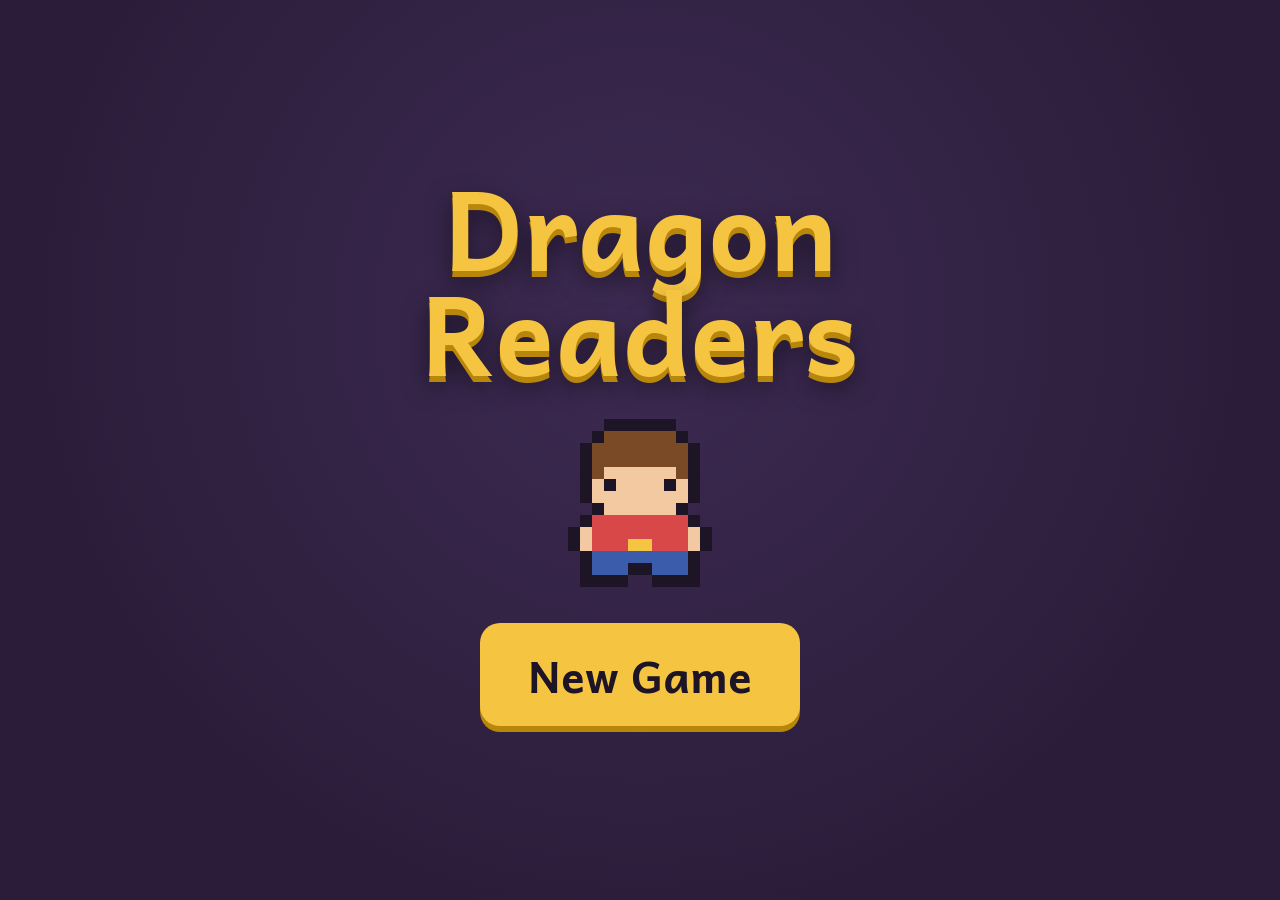
==== index.html @ ba909227 "Step 4: Dragon Book and 2-to-3 word choice difficulty Co-Authored-By: Claude Opus 5.5 <noreply@anthr" ====
<!doctype html>
<html lang="en">
<head>
  <meta charset="utf-8">
  <meta name="viewport" content="width=device-width, initial-scale=1, maximum-scale=1, user-scalable=no, viewport-fit=cover">
  <meta name="apple-mobile-web-app-capable" content="yes">
  <meta name="mobile-web-app-capable" content="yes">
  <meta name="apple-mobile-web-app-status-bar-style" content="black-translucent">
  <meta name="apple-mobile-web-app-title" content="Dragon Readers">
  <meta name="theme-color" content="#2b1d3a">
  <title>Dragon Readers</title>
  <link rel="icon" href="data:,">
  <link rel="preconnect" href="https://fonts.googleapis.com">
  <link rel="preconnect" href="https://fonts.gstatic.com" crossorigin>
  <!-- Andika is designed for beginning readers (simple a and g shapes). -->
  <link href="https://fonts.googleapis.com/css2?family=Andika:wght@400;700&display=swap" rel="stylesheet">
  <link rel="stylesheet" href="css/style.css">
</head>
<body>
  <div id="app">
    <!-- Title screen -->
    <section id="title-screen" class="screen">
      <h1 class="logo">Dragon<br>Readers</h1>
      <div class="title-dragon" aria-hidden="true"></div>
      <div class="title-buttons">
        <button id="btn-continue" class="big-btn" hidden>Play</button>
        <button id="btn-new" class="big-btn">New Game</button>
      </div>
    </section>

    <!-- Name entry -->
    <section id="name-screen" class="screen" hidden>
      <h2 class="prompt">What is your name?</h2>
      <div id="name-slots" class="name-slots"></div>
      <div id="letter-grid" class="letter-grid"></div>
      <div class="name-actions">
        <button id="btn-back" class="big-btn small">&#9003; Back</button>
        <button id="btn-done" class="big-btn small" disabled>Done &#10003;</button>
      </div>
    </section>

    <!-- World -->
    <section id="world-screen" class="screen" hidden>
      <div class="console">
        <div class="pad-area left">
          <div class="dpad" id="dpad">
            <button class="dpad-btn up" data-dir="up" aria-label="Up"></button>
            <button class="dpad-btn left" data-dir="left" aria-label="Left"></button>
            <div class="dpad-center"></div>
            <button class="dpad-btn right" data-dir="right" aria-label="Right"></button>
            <button class="dpad-btn down" data-dir="down" aria-label="Down"></button>
          </div>
        </div>
        <div class="screen-frame">
          <canvas id="game" width="160" height="144"></canvas>
          <div id="dialogue" class="dialogue" hidden>
            <p id="dialogue-text"></p>
            <button id="dialogue-speak" class="speak-btn" aria-label="Hear it">&#128264;</button>
            <span class="dialogue-next" aria-hidden="true">&#9660;</span>
          </div>
        </div>
        <div class="pad-area right">
          <div class="right-buttons">
            <button id="btn-a" class="ab-btn" aria-label="A">A</button>
            <button id="btn-book" class="book-btn" aria-label="Dragon Book">&#128214;</button>
          </div>
        </div>
      </div>

      <!-- Dragon Book: every dragon he has caught -->
      <div id="book" class="book" hidden>
        <div class="book-head">
          <h2>Dragon Book <span id="book-count" class="book-count"></span></h2>
          <button id="book-close" class="close-btn" aria-label="Close">&#10005;</button>
        </div>
        <div id="book-grid" class="book-grid"></div>
        <div id="book-detail" class="book-detail" hidden>
          <div class="detail-card">
            <canvas id="detail-canvas" width="64" height="64"></canvas>
            <p id="detail-name" class="detail-name"></p>
            <p id="detail-type" class="detail-type"></p>
            <div class="detail-word-row">
              <p id="detail-word" class="detail-word"></p>
              <button id="detail-speak" class="speak-btn big" aria-label="Hear it">&#128264;</button>
            </div>
            <button id="detail-close" class="big-btn small">OK</button>
          </div>
        </div>
      </div>

      <!-- Capture: read the word that matches the dragon -->
      <div id="capture" class="capture" hidden>
        <div class="capture-stage">
          <canvas id="capture-canvas" width="128" height="96"></canvas>
          <button id="capture-run" class="run-btn" aria-label="Run away">&#127939; Run</button>
        </div>
        <div id="capture-words" class="capture-words"></div>
        <div id="capture-result" class="capture-result" hidden>
          <div class="result-card">
            <canvas id="result-canvas" width="64" height="64"></canvas>
            <p id="result-text" class="result-text"></p>
            <p id="result-type" class="result-type"></p>
            <button id="result-ok" class="big-btn">OK</button>
          </div>
        </div>
      </div>
    </section>
  </div>

  <script type="module" src="js/main.js"></script>
</body>
</html>
---- css/style.css ----
:root {
  --bg: #2b1d3a;
  --bg-2: #3d2a52;
  --shell: #5b3f7a;
  --shell-dark: #3a2752;
  --gold: #f5c542;
  --gold-dark: #b8860b;
  --ink: #1d1426;
  --paper: #fdf6e3;
  --red: #d94848;
  --green: #4caf50;
  --font: "Andika", "Comic Sans MS", system-ui, sans-serif;
}

* { box-sizing: border-box; }

html, body {
  margin: 0;
  height: 100%;
  background: var(--bg);
  color: var(--paper);
  font-family: var(--font);
  overflow: hidden;
  touch-action: none;
  -webkit-user-select: none;
  user-select: none;
  -webkit-touch-callout: none;
  -webkit-tap-highlight-color: transparent;
}

#app {
  position: fixed;
  inset: 0;
  padding: env(safe-area-inset-top) env(safe-area-inset-right) env(safe-area-inset-bottom) env(safe-area-inset-left);
}

.screen {
  position: absolute;
  inset: 0;
  display: flex;
  flex-direction: column;
  align-items: center;
  justify-content: center;
  gap: 24px;
  padding: 16px;
}
.screen[hidden] { display: none; }

button {
  font-family: inherit;
  color: inherit;
  border: none;
  cursor: pointer;
  touch-action: manipulation;
}

.big-btn {
  font-size: clamp(28px, 5vw, 44px);
  font-weight: 700;
  padding: 16px 48px;
  border-radius: 20px;
  background: var(--gold);
  color: var(--ink);
  box-shadow: 0 6px 0 var(--gold-dark);
  min-width: 260px;
}
.big-btn:active { transform: translateY(4px); box-shadow: 0 2px 0 var(--gold-dark); }
.big-btn:disabled { opacity: 0.4; }
.big-btn.small { font-size: clamp(22px, 4vw, 32px); padding: 12px 28px; min-width: 0; }

/* ---------- Title ---------- */
#title-screen {
  background: radial-gradient(circle at 50% 35%, var(--bg-2), var(--bg) 70%);
}
.logo {
  margin: 0;
  font-size: clamp(56px, 11vw, 110px);
  line-height: 0.95;
  text-align: center;
  color: var(--gold);
  text-shadow: 0 6px 0 var(--gold-dark), 0 10px 24px rgba(0,0,0,0.5);
}
.title-dragon {
  width: 192px;
  height: 192px;
  image-rendering: pixelated;
  background-size: contain;
  background-repeat: no-repeat;
  animation: bob 1.6s ease-in-out infinite;
}
@keyframes bob { 50% { transform: translateY(-10px); } }
.title-buttons { display: flex; flex-direction: column; gap: 20px; align-items: center; }

/* ---------- Name entry ---------- */
.prompt { margin: 0; font-size: clamp(30px, 5vw, 48px); }
.name-slots { display: flex; gap: 8px; min-height: 80px; }
.name-slot {
  width: clamp(44px, 8vw, 64px);
  height: clamp(60px, 10vw, 80px);
  border-bottom: 6px solid var(--gold);
  font-size: clamp(40px, 7vw, 60px);
  font-weight: 700;
  display: flex;
  align-items: flex-end;
  justify-content: center;
}
.letter-grid {
  display: grid;
  grid-template-columns: repeat(7, 1fr);
  gap: 10px;
  width: min(100%, 640px);
}
.letter {
  aspect-ratio: 1;
  font-size: clamp(28px, 5vw, 44px);
  font-weight: 700;
  border-radius: 14px;
  background: var(--paper);
  color: var(--ink);
  box-shadow: 0 5px 0 #c9bfa3;
}
.letter:active { transform: translateY(3px); box-shadow: 0 2px 0 #c9bfa3; }
.name-actions { display: flex; gap: 20px; }

/* ---------- World ---------- */
#world-screen { padding: 0; }
.console {
  width: 100%;
  height: 100%;
  display: grid;
  background: var(--shell);
  /* Landscape (default): pad | screen | button */
  grid-template-columns: 1fr auto 1fr;
  grid-template-rows: 1fr;
  align-items: center;
  justify-items: center;
}
.screen-frame {
  position: relative;
  background: var(--ink);
  padding: 12px;
  border-radius: 16px 16px 48px 16px;
  box-shadow: inset 0 0 0 4px var(--shell-dark);
}
#game {
  display: block;
  image-rendering: pixelated;
  image-rendering: crisp-edges;
  background: #000;
}
.pad-area { display: flex; align-items: center; justify-content: center; }

/* D-pad */
.dpad {
  display: grid;
  grid-template-columns: repeat(3, 72px);
  grid-template-rows: repeat(3, 72px);
}
.dpad-btn, .dpad-center { background: var(--ink); }
.dpad-btn.up { grid-area: 1 / 2; border-radius: 12px 12px 0 0; }
.dpad-btn.left { grid-area: 2 / 1; border-radius: 12px 0 0 12px; }
.dpad-center { grid-area: 2 / 2; }
.dpad-btn.right { grid-area: 2 / 3; border-radius: 0 12px 12px 0; }
.dpad-btn.down { grid-area: 3 / 2; border-radius: 0 0 12px 12px; }
.dpad-btn.pressed { background: #000; }
.dpad-btn::after {
  content: "";
  display: block;
  margin: auto;
  width: 0; height: 0;
  border: 12px solid transparent;
}
.dpad-btn.up::after { border-bottom-color: #6d5a80; margin-top: 10px; }
.dpad-btn.down::after { border-top-color: #6d5a80; margin-top: 34px; }
.dpad-btn.left::after { border-right-color: #6d5a80; margin-left: 10px; }
.dpad-btn.right::after { border-left-color: #6d5a80; margin-left: 38px; }

.ab-btn {
  width: 110px;
  height: 110px;
  border-radius: 50%;
  background: var(--red);
  box-shadow: 0 6px 0 #8e2a2a;
  font-size: 40px;
  font-weight: 700;
  color: #fff;
}
.ab-btn.pressed, .ab-btn:active { transform: translateY(4px); box-shadow: 0 2px 0 #8e2a2a; }

/* Dialogue box: big HTML text over the pixel screen so words are crisp and readable */
.dialogue {
  position: absolute;
  left: 12px; right: 12px; bottom: 12px;
  min-height: 34%;
  background: var(--paper);
  color: var(--ink);
  border: 6px double var(--ink);
  border-radius: 8px;
  padding: 12px 64px 12px 20px;
  display: flex;
  align-items: center;
}
.dialogue[hidden] { display: none; }
.dialogue p {
  margin: 0;
  font-size: clamp(26px, 4.2vw, 44px);
  font-weight: 700;
  line-height: 1.2;
}
.speak-btn {
  position: absolute;
  top: 8px; right: 8px;
  width: 48px; height: 48px;
  border-radius: 50%;
  background: var(--gold);
  font-size: 24px;
}
.dialogue-next {
  position: absolute;
  bottom: 6px; right: 20px;
  font-size: 18px;
  animation: blink 0.8s steps(2) infinite;
}
@keyframes blink { 50% { opacity: 0; } }

/* Portrait: screen on top, controls underneath */
@media (orientation: portrait) {
  .console {
    grid-template-columns: 1fr 1fr;
    grid-template-rows: auto 1fr;
    align-items: center;
  }
  .screen-frame { grid-column: 1 / 3; grid-row: 1; margin-top: 24px; }
  .pad-area.left { grid-column: 1; grid-row: 2; }
  .pad-area.right { grid-column: 2; grid-row: 2; }
}

/* ---------- Capture ---------- */
.capture {
  position: absolute;
  inset: 0;
  background: var(--bg);
  display: flex;
  flex-direction: column;
  align-items: center;
  justify-content: center;
  gap: clamp(16px, 3vh, 32px);
  padding: 16px;
}
.capture[hidden] { display: none; }
.capture-stage { position: relative; }
#capture-canvas {
  display: block;
  width: min(94vw, calc(60vh * 4 / 3));
  aspect-ratio: 4 / 3;
  image-rendering: pixelated;
  image-rendering: crisp-edges;
  border: 8px solid var(--ink);
  border-radius: 12px;
}
.run-btn {
  position: absolute;
  top: 16px;
  right: 16px;
  font-size: 20px;
  font-weight: 700;
  padding: 8px 14px;
  border-radius: 12px;
  background: rgba(29, 20, 38, 0.75);
  color: var(--paper);
}
.capture-words {
  display: flex;
  gap: clamp(16px, 4vw, 48px);
  visibility: hidden;
}
.capture-words.shown { visibility: visible; }
.word-btn {
  /* Lowercase words in a big, clear font: what beginning readers see in books. */
  font-size: clamp(56px, 10vw, 110px);
  font-weight: 700;
  line-height: 1;
  min-width: clamp(160px, 26vw, 300px);
  padding: 18px 32px 26px;
  border-radius: 24px;
  background: var(--paper);
  color: var(--ink);
  box-shadow: 0 8px 0 #c9bfa3;
  transition: opacity 0.3s, transform 0.3s, background 0.2s;
}
.word-btn:active { transform: translateY(4px); box-shadow: 0 4px 0 #c9bfa3; }
.word-btn.wrong { opacity: 0.2; transform: scale(0.85); }
.word-btn.right { background: var(--green); color: #fff; box-shadow: 0 8px 0 #2e7d32; }
.word-btn.hint { animation: pulse 0.9s ease-in-out infinite; }
@keyframes pulse {
  50% { transform: scale(1.08); box-shadow: 0 8px 0 #c9bfa3, 0 0 0 10px var(--gold); }
}
.capture-result {
  position: absolute;
  inset: 0;
  display: flex;
  align-items: center;
  justify-content: center;
  background: rgba(29, 20, 38, 0.6);
}
.capture-result[hidden] { display: none; }
.result-card {
  background: var(--paper);
  color: var(--ink);
  border-radius: 24px;
  padding: 24px 40px 32px;
  display: flex;
  flex-direction: column;
  align-items: center;
  gap: 8px;
  animation: pop 0.35s ease-out;
}
@keyframes pop { from { transform: scale(0.6); opacity: 0; } }
#result-canvas { width: 192px; height: 192px; image-rendering: pixelated; }
.result-text { margin: 0; font-size: clamp(40px, 6vw, 64px); font-weight: 700; }
.result-type { margin: 0 0 12px; font-size: clamp(22px, 3vw, 30px); color: #6d5a80; }

/* ---------- Right-side buttons ---------- */
.right-buttons { display: flex; flex-direction: column; align-items: center; gap: 28px; }
.book-btn {
  width: 72px;
  height: 72px;
  border-radius: 18px;
  background: var(--gold);
  box-shadow: 0 5px 0 var(--gold-dark);
  font-size: 36px;
}
.book-btn:active { transform: translateY(3px); box-shadow: 0 2px 0 var(--gold-dark); }

/* Three word choices: a little smaller so they fit side by side */
.capture-words { flex-wrap: wrap; justify-content: center; }
.capture-words.three { gap: clamp(12px, 2.5vw, 28px); }
.capture-words.three .word-btn {
  font-size: clamp(44px, 7vw, 90px);
  min-width: clamp(130px, 22vw, 260px);
  padding: 16px 22px 22px;
}

/* ---------- Dragon Book ---------- */
.book {
  position: absolute;
  inset: 0;
  background: var(--bg);
  display: flex;
  flex-direction: column;
  padding: 16px clamp(16px, 3vw, 40px);
  gap: 12px;
}
.book[hidden] { display: none; }
.book-head { display: flex; align-items: center; justify-content: space-between; }
.book-head h2 { margin: 0; font-size: clamp(30px, 5vw, 48px); color: var(--gold); }
.book-count { font-size: 0.6em; color: var(--paper); margin-left: 12px; }
.close-btn {
  width: 60px; height: 60px;
  border-radius: 50%;
  background: var(--paper);
  color: var(--ink);
  font-size: 28px;
  font-weight: 700;
}
.book-grid {
  flex: 1;
  display: grid;
  grid-template-columns: repeat(7, 1fr);
  gap: clamp(8px, 1.5vw, 16px);
  align-content: center;
  overflow-y: auto;
}
.book-cell {
  background: var(--paper);
  color: var(--ink);
  border-radius: 16px;
  padding: 8px 4px;
  display: flex;
  flex-direction: column;
  align-items: center;
  gap: 4px;
  box-shadow: 0 5px 0 #c9bfa3;
}
.book-cell.unknown { background: #4a3a5c; color: var(--paper); box-shadow: none; }
.book-cell canvas { width: 100%; max-width: 110px; aspect-ratio: 1; image-rendering: pixelated; }
.book-cell span { font-size: clamp(16px, 2.2vw, 24px); font-weight: 700; }
.book-detail {
  position: absolute;
  inset: 0;
  display: flex;
  align-items: center;
  justify-content: center;
  background: rgba(29, 20, 38, 0.7);
}
.book-detail[hidden] { display: none; }
.detail-card {
  background: var(--paper);
  color: var(--ink);
  border-radius: 24px;
  padding: 24px 48px 32px;
  display: flex;
  flex-direction: column;
  align-items: center;
  gap: 6px;
  animation: pop 0.3s ease-out;
}
#detail-canvas { width: 224px; height: 224px; image-rendering: pixelated; }
.detail-name { margin: 0; font-size: clamp(40px, 6vw, 60px); font-weight: 700; }
.detail-type { margin: 0; font-size: clamp(20px, 3vw, 28px); color: #6d5a80; }
.detail-word-row { display: flex; align-items: center; gap: 16px; margin: 8px 0 16px; }
.detail-word {
  margin: 0;
  font-size: clamp(64px, 10vw, 110px);
  font-weight: 700;
  line-height: 1;
  padding: 8px 28px 16px;
  border: 4px dashed var(--gold-dark);
  border-radius: 20px;
}
.speak-btn.big { position: static; width: 72px; height: 72px; font-size: 36px; }

@media (orientation: portrait) {
  .book-grid { grid-template-columns: repeat(4, 1fr); }
}
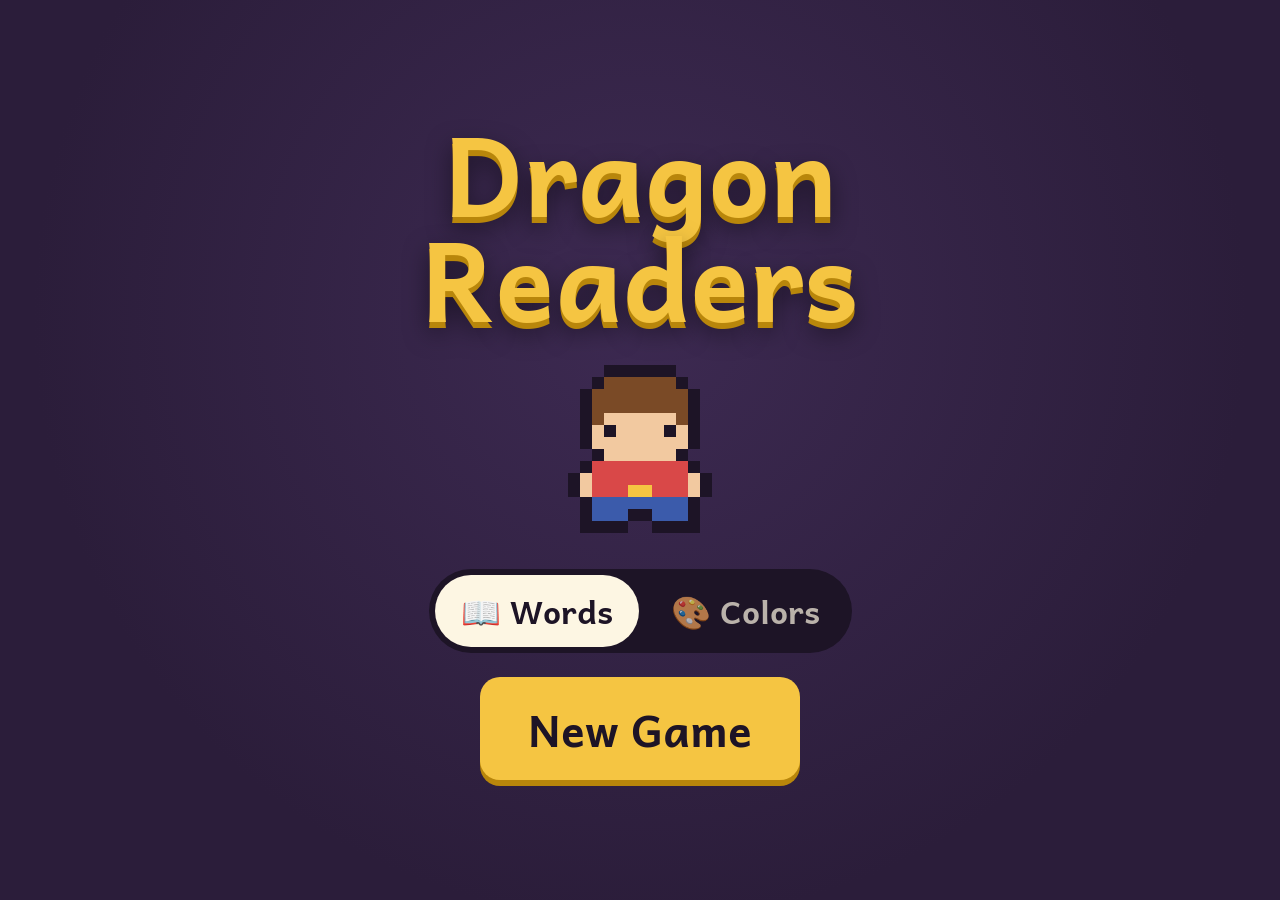
==== commit f5dea142: "Add Colors mode with its own save; caught dragons no longer reappear Co-Authored-By: Claude Opus 5.5" ====
--- a/index.html
+++ b/index.html
@@ -9,7 +9,9 @@
   <meta name="apple-mobile-web-app-title" content="Dragon Readers">
   <meta name="theme-color" content="#2b1d3a">
   <title>Dragon Readers</title>
-  <link rel="icon" href="data:,">
+  <link rel="icon" type="image/png" sizes="32x32" href="icons/favicon-32.png">
+  <link rel="apple-touch-icon" href="icons/icon-192.png">
+  <link rel="manifest" href="manifest.webmanifest">
   <link rel="preconnect" href="https://fonts.googleapis.com">
   <link rel="preconnect" href="https://fonts.gstatic.com" crossorigin>
   <!-- Andika is designed for beginning readers (simple a and g shapes). -->
@@ -22,6 +24,10 @@
     <section id="title-screen" class="screen">
       <h1 class="logo">Dragon<br>Readers</h1>
       <div class="title-dragon" aria-hidden="true"></div>
+      <div class="mode-switch" role="radiogroup" aria-label="Game mode">
+        <button class="mode-btn" data-mode="words" role="radio">&#128214; Words</button>
+        <button class="mode-btn" data-mode="colors" role="radio">&#127912; Colors</button>
+      </div>
       <div class="title-buttons">
         <button id="btn-continue" class="big-btn" hidden>Play</button>
         <button id="btn-new" class="big-btn">New Game</button>
--- a/css/style.css
+++ b/css/style.css
@@ -423,3 +423,22 @@
 @media (orientation: portrait) {
   .book-grid { grid-template-columns: repeat(4, 1fr); }
 }
+
+/* ---------- Mode switch (title) ---------- */
+.mode-switch {
+  display: flex;
+  background: var(--ink);
+  border-radius: 999px;
+  padding: 6px;
+  gap: 6px;
+}
+.mode-btn {
+  font-size: clamp(22px, 3.6vw, 32px);
+  font-weight: 700;
+  padding: 10px 26px;
+  border-radius: 999px;
+  background: transparent;
+  color: var(--paper);
+  opacity: 0.7;
+}
+.mode-btn.selected { background: var(--paper); color: var(--ink); opacity: 1; }
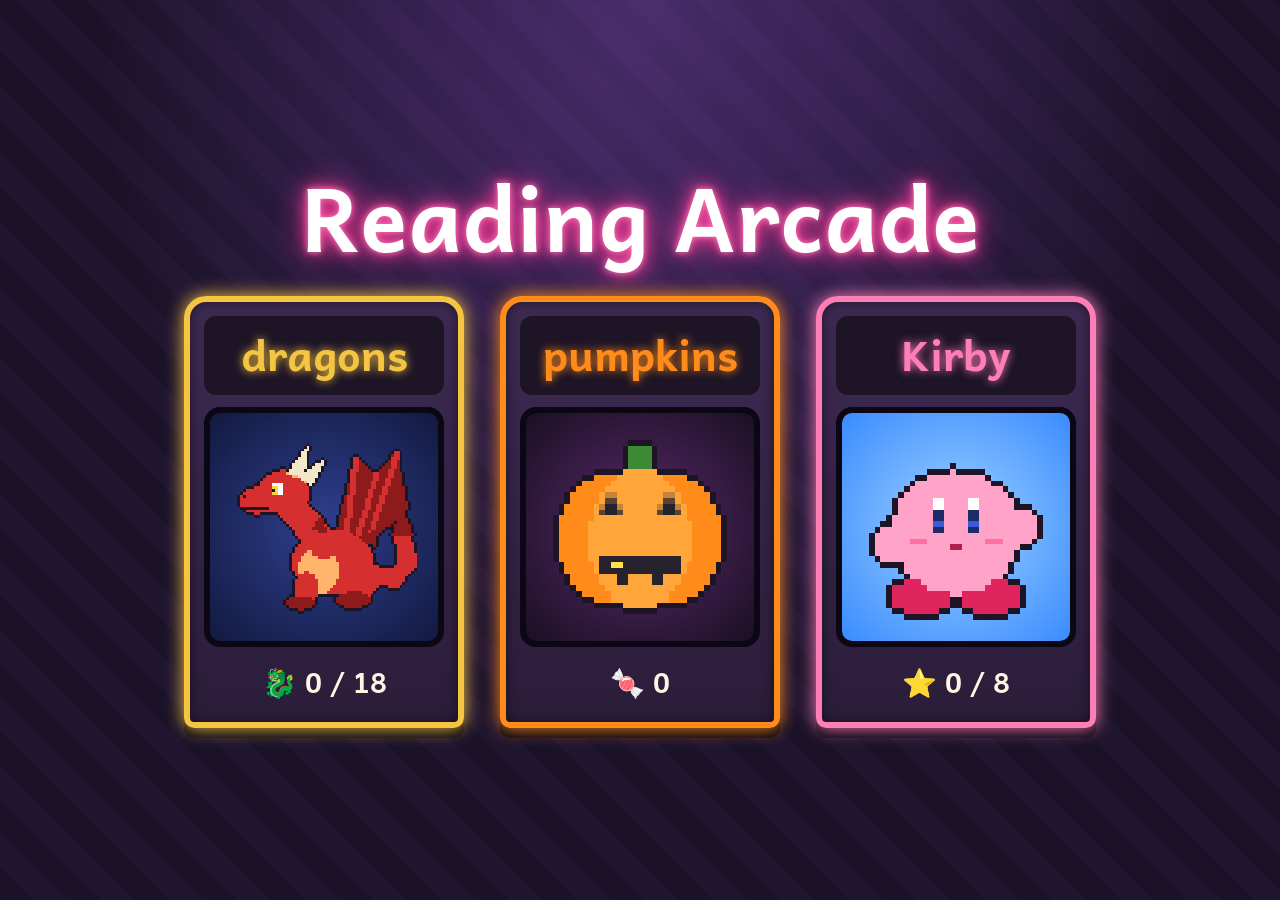
==== commit 04651eae: "Reading Arcade home page; Dragon Readers moves to dragon.html Co-Authored-By: Claude Opus 5.5 <norep" ====
--- a/index.html
+++ b/index.html
@@ -6,113 +6,39 @@
   <meta name="apple-mobile-web-app-capable" content="yes">
   <meta name="mobile-web-app-capable" content="yes">
   <meta name="apple-mobile-web-app-status-bar-style" content="black-translucent">
-  <meta name="apple-mobile-web-app-title" content="Dragon Readers">
-  <meta name="theme-color" content="#2b1d3a">
-  <title>Dragon Readers</title>
+  <meta name="apple-mobile-web-app-title" content="Reading Arcade">
+  <meta name="theme-color" content="#140d1f">
+  <title>Reading Arcade</title>
   <link rel="icon" type="image/png" sizes="32x32" href="icons/favicon-32.png">
   <link rel="apple-touch-icon" href="icons/icon-192.png">
   <link rel="manifest" href="manifest.webmanifest">
   <link rel="preconnect" href="https://fonts.googleapis.com">
   <link rel="preconnect" href="https://fonts.gstatic.com" crossorigin>
-  <!-- Andika is designed for beginning readers (simple a and g shapes). -->
   <link href="https://fonts.googleapis.com/css2?family=Andika:wght@400;700&display=swap" rel="stylesheet">
-  <link rel="stylesheet" href="css/style.css">
+  <link rel="stylesheet" href="css/games.css">
+  <link rel="stylesheet" href="css/arcade.css">
 </head>
 <body>
-  <div id="app">
-    <!-- Title screen -->
-    <section id="title-screen" class="screen">
-      <h1 class="logo">Dragon<br>Readers</h1>
-      <div class="title-dragon" aria-hidden="true"></div>
-      <div class="mode-switch" role="radiogroup" aria-label="Game mode">
-        <button class="mode-btn" data-mode="words" role="radio">&#128214; Words</button>
-        <button class="mode-btn" data-mode="colors" role="radio">&#127912; Colors</button>
-      </div>
-      <div class="title-buttons">
-        <button id="btn-continue" class="big-btn" hidden>Play</button>
-        <button id="btn-new" class="big-btn">New Game</button>
-      </div>
-    </section>
-
-    <!-- Name entry -->
-    <section id="name-screen" class="screen" hidden>
-      <h2 class="prompt">What is your name?</h2>
-      <div id="name-slots" class="name-slots"></div>
-      <div id="letter-grid" class="letter-grid"></div>
-      <div class="name-actions">
-        <button id="btn-back" class="big-btn small">&#9003; Back</button>
-        <button id="btn-done" class="big-btn small" disabled>Done &#10003;</button>
-      </div>
-    </section>
-
-    <!-- World -->
-    <section id="world-screen" class="screen" hidden>
-      <div class="console">
-        <div class="pad-area left">
-          <div class="dpad" id="dpad">
-            <button class="dpad-btn up" data-dir="up" aria-label="Up"></button>
-            <button class="dpad-btn left" data-dir="left" aria-label="Left"></button>
-            <div class="dpad-center"></div>
-            <button class="dpad-btn right" data-dir="right" aria-label="Right"></button>
-            <button class="dpad-btn down" data-dir="down" aria-label="Down"></button>
-          </div>
-        </div>
-        <div class="screen-frame">
-          <canvas id="game" width="160" height="144"></canvas>
-          <div id="dialogue" class="dialogue" hidden>
-            <p id="dialogue-text"></p>
-            <button id="dialogue-speak" class="speak-btn" aria-label="Hear it">&#128264;</button>
-            <span class="dialogue-next" aria-hidden="true">&#9660;</span>
-          </div>
-        </div>
-        <div class="pad-area right">
-          <div class="right-buttons">
-            <button id="btn-a" class="ab-btn" aria-label="A">A</button>
-            <button id="btn-book" class="book-btn" aria-label="Dragon Book">&#128214;</button>
-          </div>
-        </div>
-      </div>
-
-      <!-- Dragon Book: every dragon he has caught -->
-      <div id="book" class="book" hidden>
-        <div class="book-head">
-          <h2>Dragon Book <span id="book-count" class="book-count"></span></h2>
-          <button id="book-close" class="close-btn" aria-label="Close">&#10005;</button>
-        </div>
-        <div id="book-grid" class="book-grid"></div>
-        <div id="book-detail" class="book-detail" hidden>
-          <div class="detail-card">
-            <canvas id="detail-canvas" width="64" height="64"></canvas>
-            <p id="detail-name" class="detail-name"></p>
-            <p id="detail-type" class="detail-type"></p>
-            <div class="detail-word-row">
-              <p id="detail-word" class="detail-word"></p>
-              <button id="detail-speak" class="speak-btn big" aria-label="Hear it">&#128264;</button>
-            </div>
-            <button id="detail-close" class="big-btn small">OK</button>
-          </div>
-        </div>
-      </div>
-
-      <!-- Capture: read the word that matches the dragon -->
-      <div id="capture" class="capture" hidden>
-        <div class="capture-stage">
-          <canvas id="capture-canvas" width="128" height="96"></canvas>
-          <button id="capture-run" class="run-btn" aria-label="Run away">&#127939; Run</button>
-        </div>
-        <div id="capture-words" class="capture-words"></div>
-        <div id="capture-result" class="capture-result" hidden>
-          <div class="result-card">
-            <canvas id="result-canvas" width="64" height="64"></canvas>
-            <p id="result-text" class="result-text"></p>
-            <p id="result-type" class="result-type"></p>
-            <button id="result-ok" class="big-btn">OK</button>
-          </div>
-        </div>
-      </div>
-    </section>
-  </div>
-
-  <script type="module" src="js/main.js"></script>
+  <main class="page arcade">
+    <h1 class="neon">Reading Arcade</h1>
+    <div class="cabinets">
+      <a class="cabinet dragon" href="dragon.html">
+        <div class="marquee">dragons</div>
+        <div class="screen"><canvas id="art-dragon" class="pixel" width="64" height="64"></canvas></div>
+        <div class="progress" id="prog-dragon"></div>
+      </a>
+      <a class="cabinet spooky" href="halloween.html">
+        <div class="marquee">pumpkins</div>
+        <div class="screen"><canvas id="art-spooky" class="pixel" width="32" height="32"></canvas></div>
+        <div class="progress" id="prog-spooky"></div>
+      </a>
+      <a class="cabinet kirby" href="kirby.html">
+        <div class="marquee">Kirby</div>
+        <div class="screen"><canvas id="art-kirby" class="pixel" width="32" height="32"></canvas></div>
+        <div class="progress" id="prog-kirby"></div>
+      </a>
+    </div>
+  </main>
+  <script type="module" src="js/arcade.js"></script>
 </body>
 </html>
--- a/css/games.css
+++ b/css/games.css
@@ -0,0 +1,142 @@
+/* Shared look for the arcade and the newer games (Halloween, Kirby). */
+:root {
+  --bg: #2b1d3a;
+  --ink: #1d1426;
+  --paper: #fdf6e3;
+  --gold: #f5c542;
+  --gold-dark: #b8860b;
+  --green: #4caf50;
+  --red: #d94848;
+  --font: "Andika", "Comic Sans MS", system-ui, sans-serif;
+}
+
+* { box-sizing: border-box; }
+
+html, body {
+  margin: 0;
+  height: 100%;
+  background: var(--bg);
+  color: var(--paper);
+  font-family: var(--font);
+  overflow: hidden;
+  touch-action: manipulation;
+  -webkit-user-select: none;
+  user-select: none;
+  -webkit-touch-callout: none;
+  -webkit-tap-highlight-color: transparent;
+}
+
+button {
+  font-family: inherit;
+  color: inherit;
+  border: none;
+  cursor: pointer;
+  touch-action: manipulation;
+}
+
+canvas.pixel { image-rendering: pixelated; image-rendering: crisp-edges; }
+
+.page {
+  position: fixed;
+  inset: 0;
+  padding: max(12px, env(safe-area-inset-top)) max(16px, env(safe-area-inset-right)) max(12px, env(safe-area-inset-bottom)) max(16px, env(safe-area-inset-left));
+  display: flex;
+  flex-direction: column;
+  align-items: center;
+  justify-content: center;
+  gap: clamp(8px, 2vh, 20px);
+}
+
+.home-btn {
+  position: absolute;
+  top: max(12px, env(safe-area-inset-top));
+  left: max(12px, env(safe-area-inset-left));
+  z-index: 5;
+  width: 56px;
+  height: 56px;
+  border-radius: 16px;
+  background: var(--ink);
+  color: var(--gold);
+  font-size: 34px;
+  line-height: 56px;
+  text-align: center;
+  text-decoration: none;
+  box-shadow: 0 4px 0 #000;
+}
+
+.top-right {
+  position: absolute;
+  top: max(12px, env(safe-area-inset-top));
+  right: max(12px, env(safe-area-inset-right));
+  z-index: 5;
+  display: flex;
+  gap: 10px;
+  align-items: center;
+}
+
+.icon-btn {
+  min-width: 56px;
+  height: 56px;
+  padding: 0 14px;
+  border-radius: 16px;
+  background: var(--gold);
+  color: var(--ink);
+  font-size: 28px;
+  font-weight: 700;
+  box-shadow: 0 4px 0 var(--gold-dark);
+}
+.icon-btn:active { transform: translateY(3px); box-shadow: 0 1px 0 var(--gold-dark); }
+
+.big-btn {
+  font-size: clamp(26px, 4.5vw, 40px);
+  font-weight: 700;
+  padding: 14px 40px;
+  border-radius: 20px;
+  background: var(--gold);
+  color: var(--ink);
+  box-shadow: 0 6px 0 var(--gold-dark);
+}
+.big-btn:active { transform: translateY(4px); box-shadow: 0 2px 0 var(--gold-dark); }
+
+.speak-btn {
+  width: 56px;
+  height: 56px;
+  border-radius: 50%;
+  background: var(--gold);
+  font-size: 26px;
+  box-shadow: 0 4px 0 var(--gold-dark);
+}
+
+/* Full-screen card for wins and collections */
+.overlay {
+  position: absolute;
+  inset: 0;
+  z-index: 10;
+  display: flex;
+  align-items: center;
+  justify-content: center;
+  background: rgba(29, 20, 38, 0.7);
+  padding: 16px;
+}
+.overlay[hidden] { display: none; }
+.card {
+  background: var(--paper);
+  color: var(--ink);
+  border-radius: 24px;
+  padding: 24px 36px 30px;
+  display: flex;
+  flex-direction: column;
+  align-items: center;
+  gap: 8px;
+  max-width: 100%;
+  max-height: 100%;
+  overflow: auto;
+  animation: pop 0.35s ease-out;
+}
+.card h2 { margin: 0; font-size: clamp(32px, 5vw, 52px); }
+.card p { margin: 0; font-size: clamp(20px, 3vw, 28px); color: #6d5a80; }
+
+@keyframes pop { from { transform: scale(0.6); opacity: 0; } }
+@keyframes pulse { 50% { transform: scale(1.08); box-shadow: 0 0 0 10px var(--gold); } }
+@keyframes bob { 50% { transform: translateY(-8px); } }
+@keyframes wiggle { 25% { transform: rotate(-6deg); } 75% { transform: rotate(6deg); } }
--- a/css/arcade.css
+++ b/css/arcade.css
@@ -0,0 +1,81 @@
+/* The arcade hall: neon sign and a glowing cabinet per game. */
+body { background: #140d1f; }
+
+.arcade {
+  background:
+    radial-gradient(ellipse at 50% 0%, rgba(155, 93, 229, 0.35), transparent 60%),
+    repeating-linear-gradient(45deg, #1b1229 0 24px, #20152f 24px 48px);
+  gap: clamp(16px, 4vh, 40px);
+}
+
+.neon {
+  margin: 0;
+  font-size: clamp(44px, 8vw, 88px);
+  line-height: 1;
+  color: #fff;
+  text-align: center;
+  text-shadow: 0 0 6px #ff7eb6, 0 0 16px #ff3b9a, 0 0 32px #ff3b9a;
+  animation: flicker 4s infinite;
+}
+@keyframes flicker { 0%, 92%, 100% { opacity: 1; } 94% { opacity: 0.6; } 96% { opacity: 1; } 98% { opacity: 0.75; } }
+
+.cabinets {
+  display: flex;
+  gap: clamp(14px, 3vw, 36px);
+  justify-content: center;
+  flex-wrap: wrap;
+}
+
+.cabinet {
+  --glow: #f5c542;
+  width: clamp(200px, 27vw, 280px);
+  border-radius: 22px 22px 10px 10px;
+  background: linear-gradient(#3d2a52, #2b1d3a);
+  border: 6px solid var(--glow);
+  box-shadow: 0 0 18px var(--glow), inset 0 0 12px rgba(0, 0, 0, 0.5), 0 10px 0 #0c0714;
+  display: flex;
+  flex-direction: column;
+  align-items: center;
+  gap: 12px;
+  padding: 14px 14px 18px;
+  text-decoration: none;
+  color: var(--paper);
+  transition: transform 0.15s;
+}
+.cabinet:active { transform: translateY(6px) scale(0.98); }
+.cabinet.dragon { --glow: #f5c542; }
+.cabinet.spooky { --glow: #ff8c1a; }
+.cabinet.kirby { --glow: #ff7eb6; }
+
+.marquee {
+  width: 100%;
+  text-align: center;
+  font-size: clamp(30px, 4vw, 42px);
+  font-weight: 700;
+  padding: 4px 0 8px;
+  border-radius: 12px;
+  background: var(--ink);
+  color: var(--glow);
+  text-shadow: 0 0 10px var(--glow);
+}
+
+.screen {
+  width: 100%;
+  aspect-ratio: 1;
+  border-radius: 16px;
+  background: radial-gradient(circle, #2f3f8f, #121a40);
+  border: 6px solid #0c0714;
+  display: flex;
+  align-items: center;
+  justify-content: center;
+  overflow: hidden;
+}
+.cabinet.spooky .screen { background: radial-gradient(circle, #5a2a6a, #1a0f24); }
+.cabinet.kirby .screen { background: radial-gradient(circle, #9fd3ff, #3a8bff); }
+.screen canvas { width: 82%; height: 82%; animation: bob 1.8s ease-in-out infinite; }
+
+.progress {
+  font-size: clamp(22px, 3vw, 28px);
+  font-weight: 700;
+  min-height: 1.3em;
+}
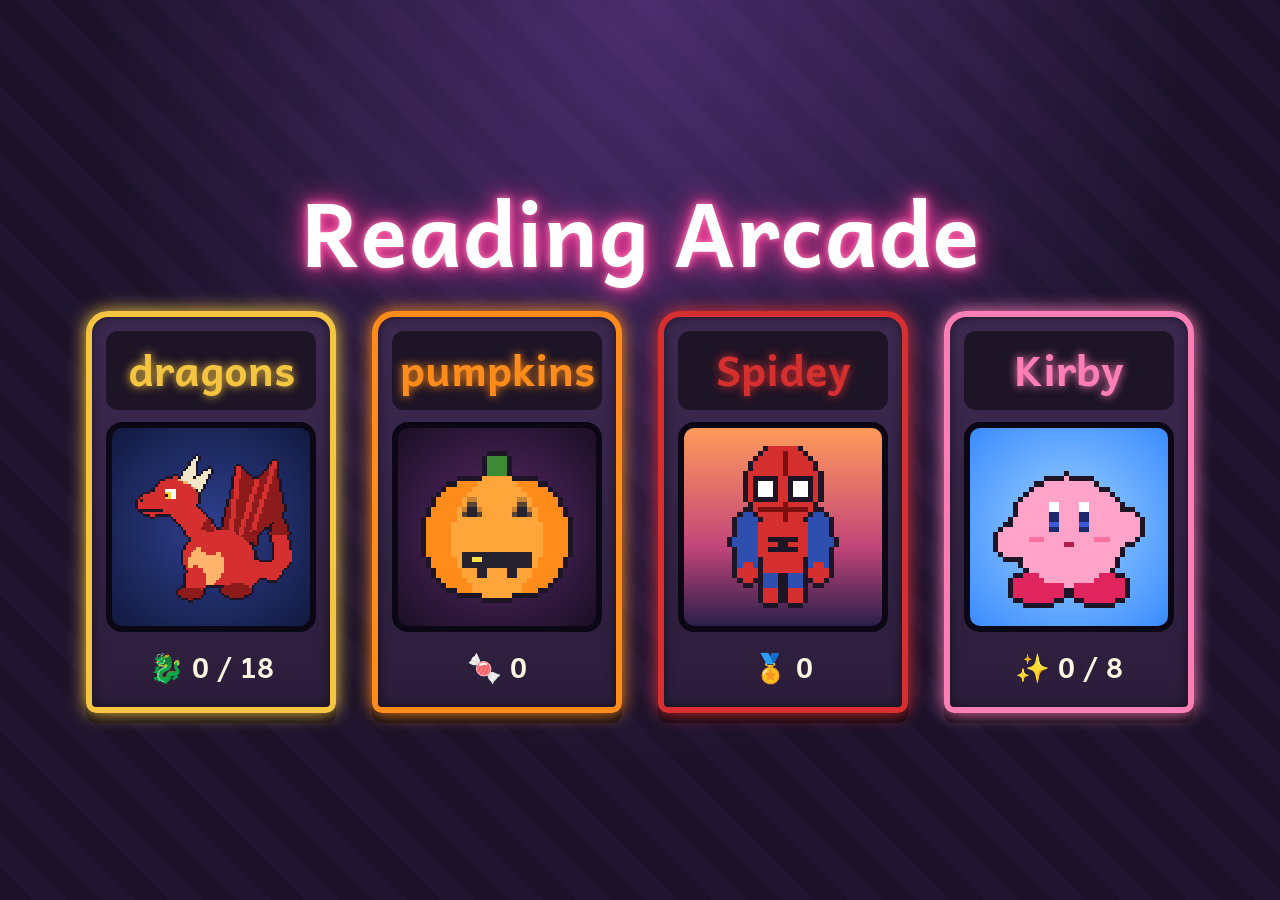
==== commit 846fe884: "Add Spidey Math: addition game cabinet in the arcade Co-Authored-By: Claude Opus 5.5 <noreply@anthro" ====
--- a/index.html
+++ b/index.html
@@ -32,6 +32,11 @@
         <div class="screen"><canvas id="art-spooky" class="pixel" width="32" height="32"></canvas></div>
         <div class="progress" id="prog-spooky"></div>
       </a>
+      <a class="cabinet math" href="math.html">
+        <div class="marquee">Spidey</div>
+        <div class="screen"><canvas id="art-math" class="pixel" width="32" height="32"></canvas></div>
+        <div class="progress" id="prog-math"></div>
+      </a>
       <a class="cabinet kirby" href="kirby.html">
         <div class="marquee">Kirby</div>
         <div class="screen"><canvas id="art-kirby" class="pixel" width="32" height="32"></canvas></div>
--- a/css/arcade.css
+++ b/css/arcade.css
@@ -28,7 +28,7 @@
 
 .cabinet {
   --glow: #f5c542;
-  width: clamp(200px, 27vw, 280px);
+  width: clamp(170px, 21vw, 250px);
   border-radius: 22px 22px 10px 10px;
   background: linear-gradient(#3d2a52, #2b1d3a);
   border: 6px solid var(--glow);
@@ -46,6 +46,7 @@
 .cabinet.dragon { --glow: #f5c542; }
 .cabinet.spooky { --glow: #ff8c1a; }
 .cabinet.kirby { --glow: #ff7eb6; }
+.cabinet.math { --glow: #d62f2f; }
 
 .marquee {
   width: 100%;
@@ -72,6 +73,11 @@
 }
 .cabinet.spooky .screen { background: radial-gradient(circle, #5a2a6a, #1a0f24); }
 .cabinet.kirby .screen { background: radial-gradient(circle, #9fd3ff, #3a8bff); }
+.cabinet.math .screen { background: linear-gradient(#ff9a5a, #c2457a 60%, #2a1f4a); }
+@media (orientation: portrait) {
+  .cabinets { display: grid; grid-template-columns: repeat(2, 1fr); }
+  .cabinet { width: min(42vw, 300px); }
+}
 .screen canvas { width: 82%; height: 82%; animation: bob 1.8s ease-in-out infinite; }
 
 .progress {
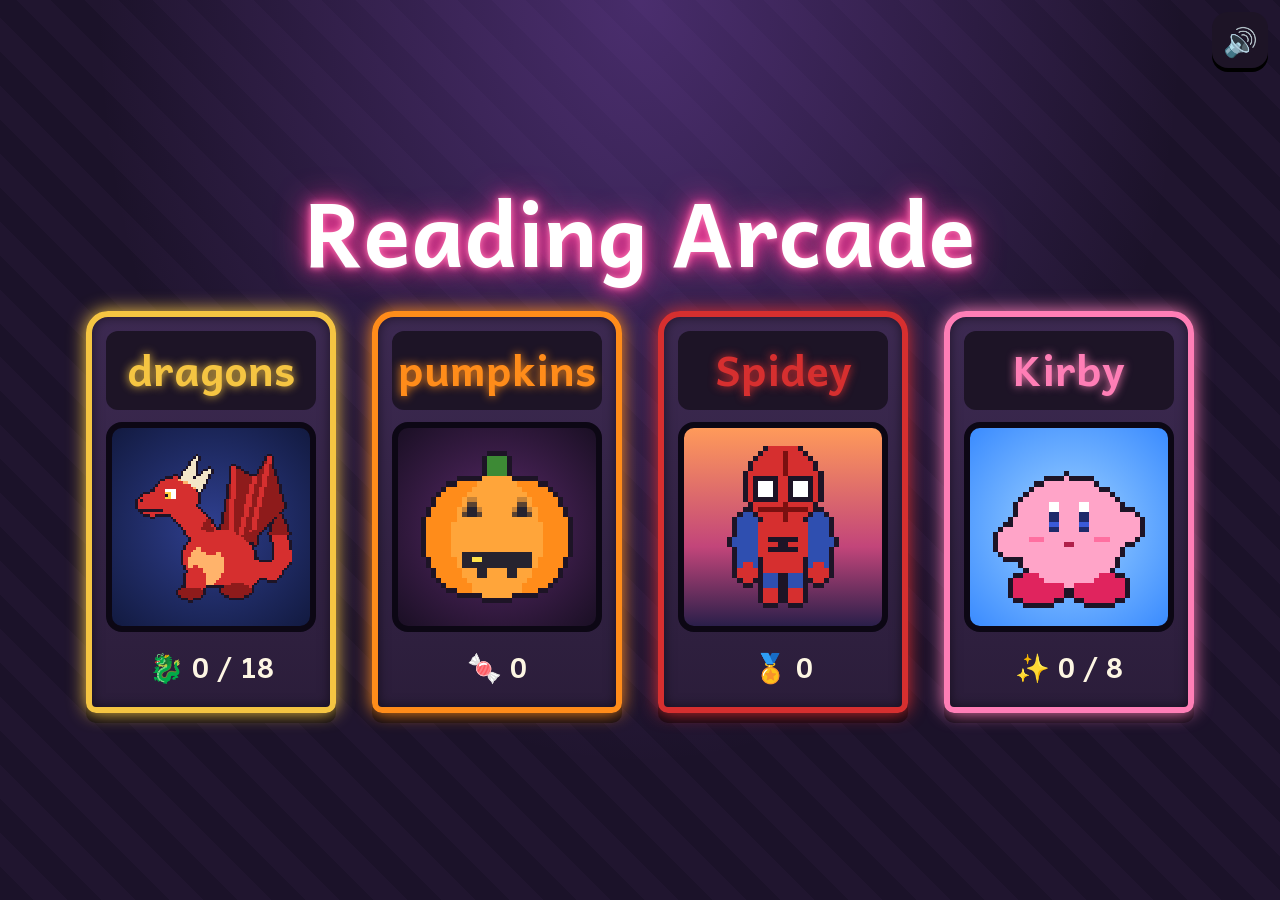
==== commit b4f12f76: "Sound, music, offline play and an animation pass across the arcade Fixes from the 2026-10-13 review:" ====
--- a/index.html
+++ b/index.html
@@ -12,14 +12,12 @@
   <link rel="icon" type="image/png" sizes="32x32" href="icons/favicon-32.png">
   <link rel="apple-touch-icon" href="icons/icon-192.png">
   <link rel="manifest" href="manifest.webmanifest">
-  <link rel="preconnect" href="https://fonts.googleapis.com">
-  <link rel="preconnect" href="https://fonts.gstatic.com" crossorigin>
-  <link href="https://fonts.googleapis.com/css2?family=Andika:wght@400;700&display=swap" rel="stylesheet">
   <link rel="stylesheet" href="css/games.css">
   <link rel="stylesheet" href="css/arcade.css">
 </head>
 <body>
   <main class="page arcade">
+    <div class="top-right"></div>
     <h1 class="neon">Reading Arcade</h1>
     <div class="cabinets">
       <a class="cabinet dragon" href="dragon.html">
--- a/css/games.css
+++ b/css/games.css
@@ -1,3 +1,7 @@
+/* Andika, self-hosted so the games work offline. */
+@font-face { font-family: "Andika"; font-style: normal; font-weight: 400; font-display: swap; src: url("../fonts/andika-400.woff2") format("woff2"); }
+@font-face { font-family: "Andika"; font-style: normal; font-weight: 700; font-display: swap; src: url("../fonts/andika-700.woff2") format("woff2"); }
+
 /* Shared look for the arcade and the newer games (Halloween, Kirby). */
 :root {
   --bg: #2b1d3a;
@@ -140,3 +144,128 @@
 @keyframes pulse { 50% { transform: scale(1.08); box-shadow: 0 0 0 10px var(--gold); } }
 @keyframes bob { 50% { transform: translateY(-8px); } }
 @keyframes wiggle { 25% { transform: rotate(-6deg); } 75% { transform: rotate(6deg); } }
+
+/* ---------- Side-scrolling adventure layout (Kirby, Spidey) ---------- */
+.adventure { padding: 0; gap: 0; justify-content: stretch; }
+.adv-hud {
+  position: absolute;
+  top: max(12px, env(safe-area-inset-top));
+  left: 50%;
+  transform: translateX(-50%);
+  z-index: 4;
+  display: flex;
+  gap: 12px;
+}
+.hud-pill {
+  font-size: 26px;
+  font-weight: 700;
+  background: var(--ink);
+  color: #ffe14a;
+  padding: 6px 14px;
+  border-radius: 14px;
+  white-space: nowrap;
+}
+.hud-pill:empty { display: none; }
+.adv-body {
+  flex: 1;
+  width: 100%;
+  display: grid;
+  grid-template-columns: auto minmax(0, 1fr) auto;
+  grid-template-rows: minmax(0, 1fr);
+  align-items: center;
+  justify-items: center;
+  gap: 16px;
+  padding: 80px max(16px, env(safe-area-inset-right)) max(16px, env(safe-area-inset-bottom)) max(16px, env(safe-area-inset-left));
+  min-height: 0;
+}
+.adv-screen { position: relative; width: 100%; height: 100%; display: flex; align-items: center; justify-content: center; min-height: 0; min-width: 0; overflow: hidden; grid-column: 2; grid-row: 1; }
+.adv-screen canvas { border: 6px solid var(--ink); border-radius: 12px; image-rendering: pixelated; image-rendering: crisp-edges; display: block; }
+.adv-left, .adv-right { display: flex; gap: 14px; align-items: center; }
+.adv-left { grid-column: 1; grid-row: 1; }
+.adv-right { grid-column: 3; grid-row: 1; flex-direction: column-reverse; }
+.adv-right .row { display: flex; gap: 14px; align-items: flex-end; }
+.pad-btn {
+  width: 88px;
+  height: 88px;
+  border-radius: 22px;
+  background: var(--ink);
+  color: #fff;
+  font-size: 40px;
+  font-weight: 700;
+  box-shadow: 0 6px 0 #000;
+  touch-action: none;
+}
+.pad-btn.pressed { transform: translateY(4px); box-shadow: 0 2px 0 #000; filter: brightness(1.4); }
+.pad-btn.round { border-radius: 50%; width: 100px; height: 100px; }
+.pad-btn.small { width: 64px; height: 64px; font-size: 28px; border-radius: 50%; }
+.pad-btn.a { background: #d94848; box-shadow: 0 6px 0 #8e2a2a; }
+.pad-btn.b { background: #3b5bab; box-shadow: 0 6px 0 #1d2a6a; }
+@media (orientation: portrait) {
+  .adv-body { grid-template-columns: 1fr 1fr; grid-template-rows: minmax(0, 1fr) auto; }
+  .adv-screen { grid-column: 1 / 3; grid-row: 1; }
+  .adv-left { grid-column: 1; grid-row: 2; }
+  .adv-right { grid-column: 2; grid-row: 2; }
+}
+
+/* Big word that pops over the game ("Fire!", "Saved!") */
+.power-pop {
+  position: absolute;
+  top: 8%;
+  left: 50%;
+  transform: translateX(-50%);
+  font-size: clamp(48px, 9vw, 96px);
+  font-weight: 700;
+  color: #fff;
+  -webkit-text-stroke: 3px var(--ink);
+  text-shadow: 0 6px 0 var(--ink);
+  animation: powerpop 1.2s ease-out forwards;
+  pointer-events: none;
+}
+.power-pop[hidden] { display: none; }
+@keyframes powerpop { 0% { transform: translateX(-50%) scale(0.3); opacity: 0; } 20% { transform: translateX(-50%) scale(1.15); opacity: 1; } 80% { opacity: 1; } 100% { transform: translateX(-50%) scale(1); opacity: 0; } }
+
+/* Learning interlude card */
+.quiz-card { max-width: min(96vw, 900px); }
+.quiz-row { display: flex; gap: clamp(12px, 3vw, 28px); align-items: center; justify-content: center; flex-wrap: wrap; }
+.quiz-btn {
+  min-width: clamp(130px, 18vw, 200px);
+  padding: 12px 24px 18px;
+  border-radius: 24px;
+  background: #fff;
+  color: var(--ink);
+  font-size: clamp(48px, 8vw, 84px);
+  font-weight: 700;
+  line-height: 1;
+  box-shadow: 0 8px 0 #9aa0a6;
+  border: 4px solid #e8e0ee;
+  transition: opacity 0.3s, transform 0.3s;
+}
+.quiz-btn.wrong { opacity: 0.2; transform: scale(0.85); }
+.quiz-btn.right { background: var(--green); color: #fff; box-shadow: 0 8px 0 #2e7d32; }
+.quiz-btn.hint { animation: pulse 0.9s ease-in-out infinite; }
+
+/* ---------- Shared: sound button, star bursts ---------- */
+/* Pixel canvases are sized by JS in whole device pixels; the border must not eat into that. */
+canvas { box-sizing: content-box; }
+.sound-btn {
+  width: 56px;
+  height: 56px;
+  border-radius: 16px;
+  background: var(--ink);
+  color: var(--gold);
+  font-size: 28px;
+  box-shadow: 0 4px 0 #000;
+}
+.sound-btn:active { transform: translateY(3px); box-shadow: 0 1px 0 #000; }
+.fx-star {
+  position: fixed;
+  z-index: 100;
+  pointer-events: none;
+  transform: translate(-50%, -50%);
+  animation: fxstar 0.75s ease-out forwards;
+}
+@keyframes fxstar {
+  to { transform: translate(calc(-50% + var(--dx)), calc(-50% + var(--dy))) scale(0.3); opacity: 0; }
+}
+.fx-shake { animation: fxshake 0.4s; }
+@keyframes fxshake { 20%, 60% { transform: translateX(-8px); } 40%, 80% { transform: translateX(8px); } }
